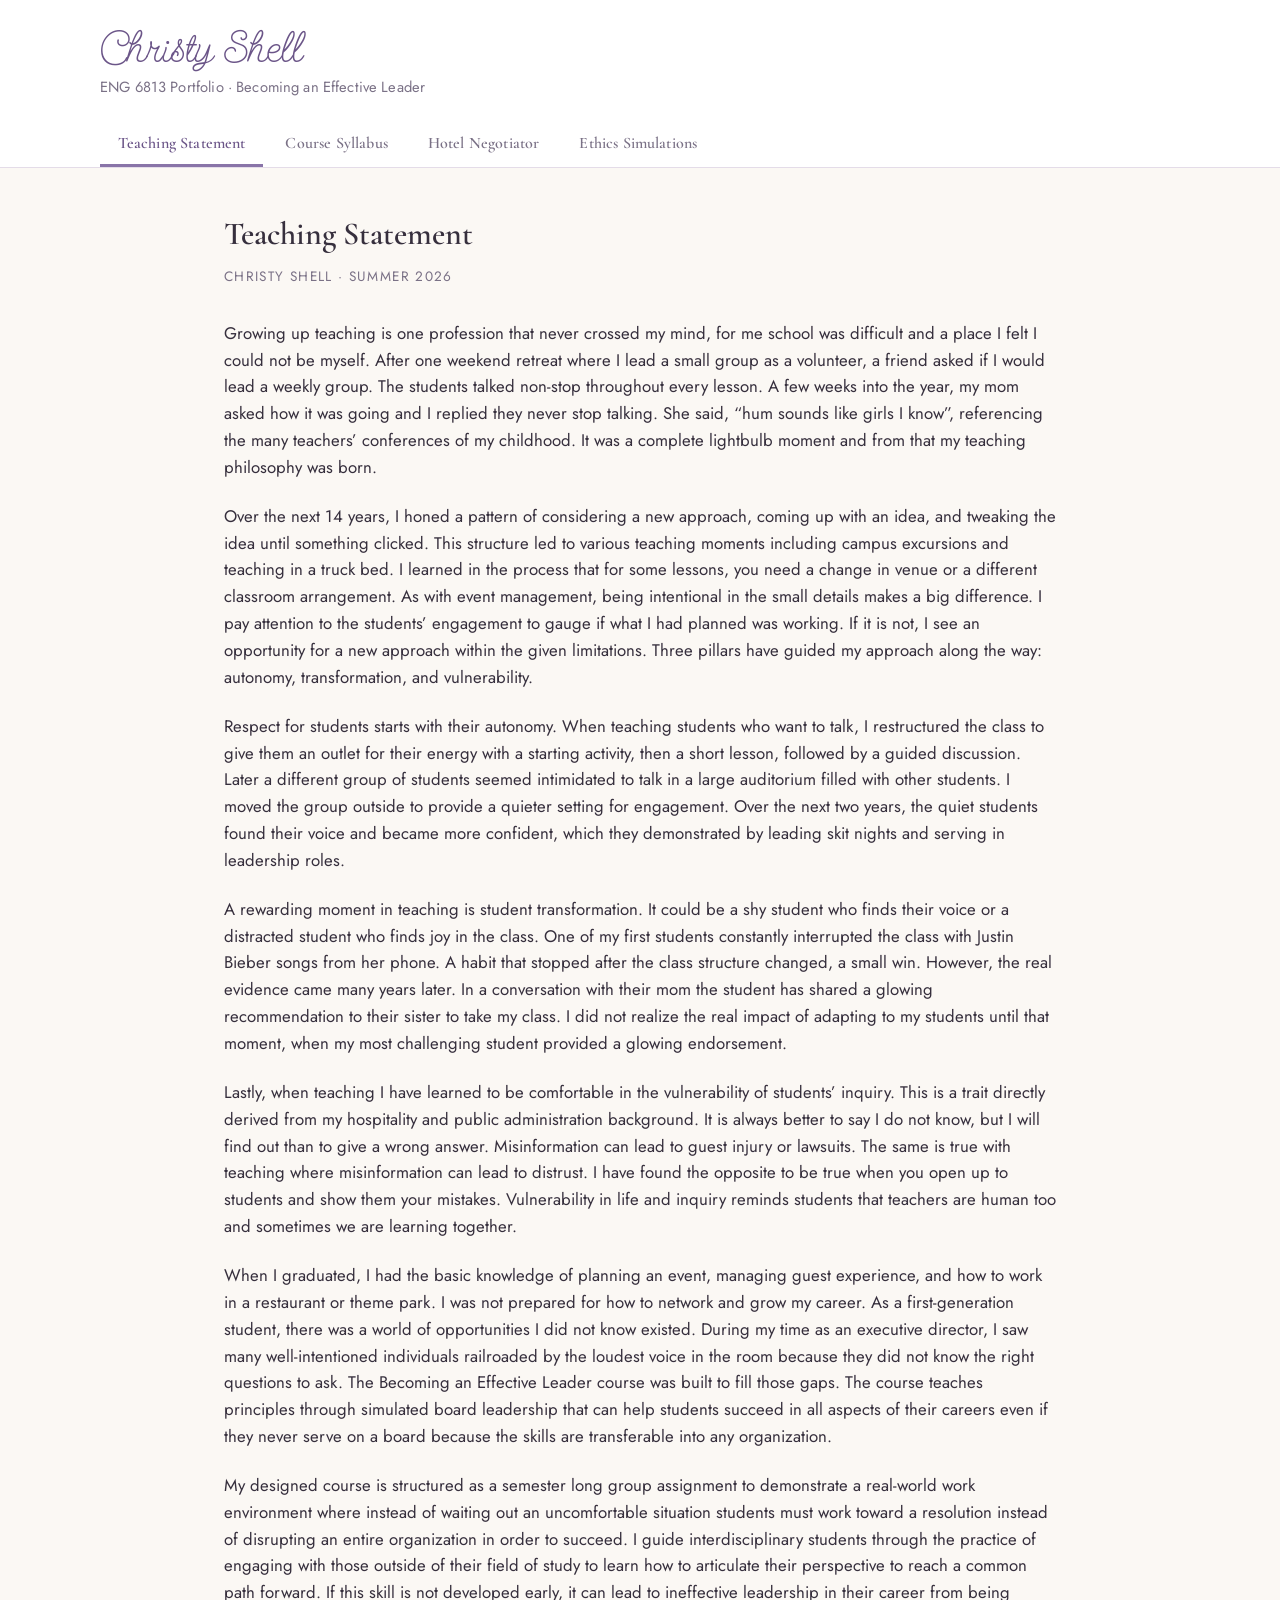
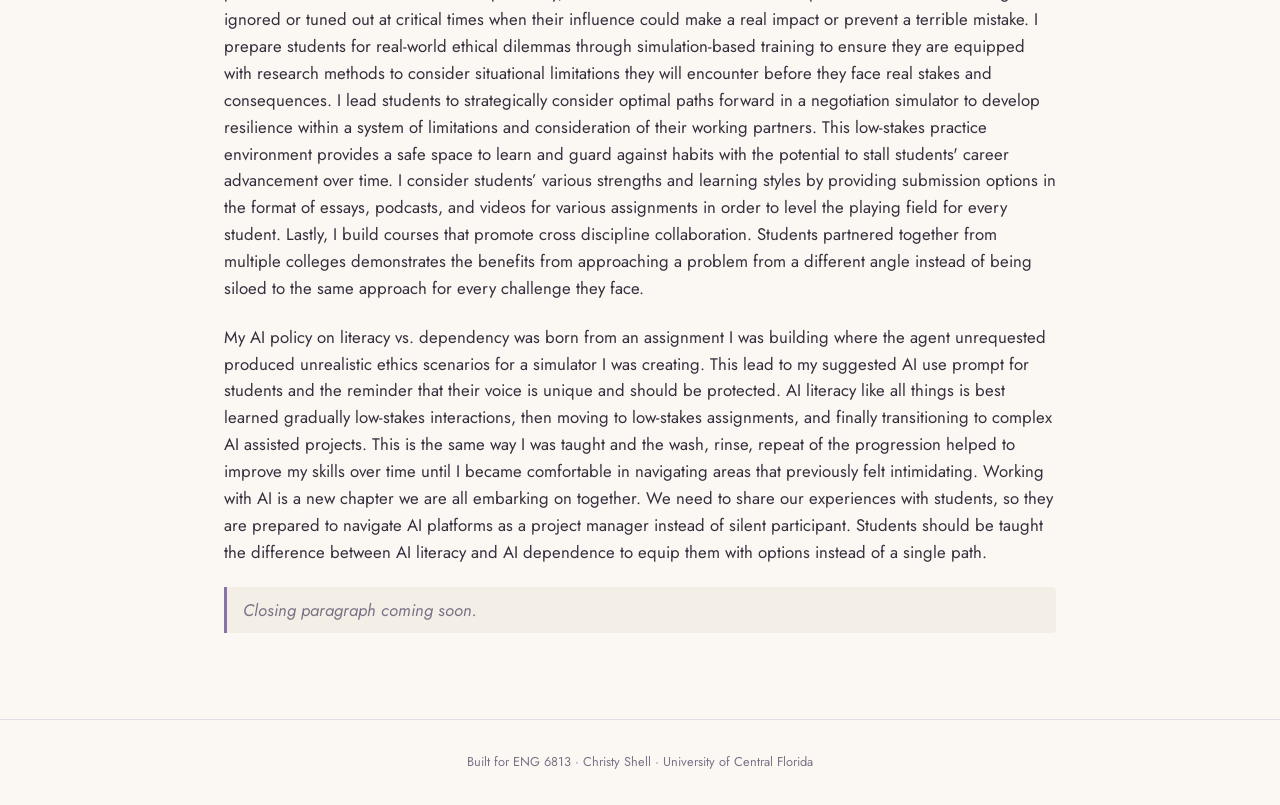
==== index.html @ 6b1e5ea0 "Build ENG 6813 portfolio site with 4-tab layout Adds a static GitHub Pages site with a shared wister" ====
<!DOCTYPE html>
<html lang="en">
<head>
<meta charset="UTF-8" />
<meta name="viewport" content="width=device-width, initial-scale=1.0" />
<title>Christy Shell | ENG 6813 Portfolio</title>
<meta name="description" content="Christy Shell's ENG 6813 portfolio — Teaching Statement, Course Syllabus, Hotel Contract Negotiator, and Ethics Simulations." />
<link rel="stylesheet" href="assets/css/style.css" />
</head>
<body>

<header class="site-header">
  <div class="inner">
    <h1 class="site-title">Christy Shell</h1>
    <p class="site-tagline">ENG 6813 Portfolio &middot; Becoming an Effective Leader</p>
    <nav>
      <ul class="tab-nav" role="tablist">
        <li><button type="button" data-tab="teaching-statement" role="tab">Teaching Statement</button></li>
        <li><button type="button" data-tab="syllabus" role="tab">Course Syllabus</button></li>
        <li><button type="button" data-tab="hotel-negotiator" role="tab">Hotel Negotiator</button></li>
        <li><button type="button" data-tab="ethics-simulator" role="tab">Ethics Simulations</button></li>
      </ul>
    </nav>
  </div>
</header>

<main>

  <!-- ══════════ TEACHING STATEMENT ══════════ -->
  <section id="teaching-statement" class="tab-panel">
    <div class="tab-panel-inner prose">
      <h1>Teaching Statement</h1>
      <p class="prose-byline">Christy Shell &middot; Summer 2026</p>

      <p>Growing up teaching is one profession that never crossed my mind, for me school was difficult and a place I felt I could not be myself. After one weekend retreat where I lead a small group as a volunteer, a friend asked if I would lead a weekly group. The students talked non-stop throughout every lesson. A few weeks into the year, my mom asked how it was going and I replied they never stop talking. She said, &ldquo;hum sounds like girls I know&rdquo;, referencing the many teachers&rsquo; conferences of my childhood. It was a complete lightbulb moment and from that my teaching philosophy was born.</p>

      <p>Over the next 14 years, I honed a pattern of considering a new approach, coming up with an idea, and tweaking the idea until something clicked. This structure led to various teaching moments including campus excursions and teaching in a truck bed. I learned in the process that for some lessons, you need a change in venue or a different classroom arrangement. As with event management, being intentional in the small details makes a big difference. I pay attention to the students&rsquo; engagement to gauge if what I had planned was working. If it is not, I see an opportunity for a new approach within the given limitations. Three pillars have guided my approach along the way: autonomy, transformation, and vulnerability.</p>

      <p>Respect for students starts with their autonomy. When teaching students who want to talk, I restructured the class to give them an outlet for their energy with a starting activity, then a short lesson, followed by a guided discussion. Later a different group of students seemed intimidated to talk in a large auditorium filled with other students. I moved the group outside to provide a quieter setting for engagement. Over the next two years, the quiet students found their voice and became more confident, which they demonstrated by leading skit nights and serving in leadership roles.</p>

      <p>A rewarding moment in teaching is student transformation. It could be a shy student who finds their voice or a distracted student who finds joy in the class. One of my first students constantly interrupted the class with Justin Bieber songs from her phone. A habit that stopped after the class structure changed, a small win. However, the real evidence came many years later. In a conversation with their mom the student has shared a glowing recommendation to their sister to take my class. I did not realize the real impact of adapting to my students until that moment, when my most challenging student provided a glowing endorsement.</p>

      <p>Lastly, when teaching I have learned to be comfortable in the vulnerability of students&rsquo; inquiry. This is a trait directly derived from my hospitality and public administration background. It is always better to say I do not know, but I will find out than to give a wrong answer. Misinformation can lead to guest injury or lawsuits. The same is true with teaching where misinformation can lead to distrust. I have found the opposite to be true when you open up to students and show them your mistakes. Vulnerability in life and inquiry reminds students that teachers are human too and sometimes we are learning together.</p>

      <p>When I graduated, I had the basic knowledge of planning an event, managing guest experience, and how to work in a restaurant or theme park. I was not prepared for how to network and grow my career. As a first-generation student, there was a world of opportunities I did not know existed. During my time as an executive director, I saw many well-intentioned individuals railroaded by the loudest voice in the room because they did not know the right questions to ask. The Becoming an Effective Leader course was built to fill those gaps. The course teaches principles through simulated board leadership that can help students succeed in all aspects of their careers even if they never serve on a board because the skills are transferable into any organization.</p>

      <p>My designed course is structured as a semester long group assignment to demonstrate a real-world work environment where instead of waiting out an uncomfortable situation students must work toward a resolution instead of disrupting an entire organization in order to succeed. I guide interdisciplinary students through the practice of engaging with those outside of their field of study to learn how to articulate their perspective to reach a common path forward. If this skill is not developed early, it can lead to ineffective leadership in their career from being ignored or tuned out at critical times when their influence could make a real impact or prevent a terrible mistake. I prepare students for real-world ethical dilemmas through simulation-based training to ensure they are equipped with research methods to consider situational limitations they will encounter before they face real stakes and consequences. I lead students to strategically consider optimal paths forward in a negotiation simulator to develop resilience within a system of limitations and consideration of their working partners. This low-stakes practice environment provides a safe space to learn and guard against habits with the potential to stall students' career advancement over time. I consider students&rsquo; various strengths and learning styles by providing submission options in the format of essays, podcasts, and videos for various assignments in order to level the playing field for every student. Lastly, I build courses that promote cross discipline collaboration. Students partnered together from multiple colleges demonstrates the benefits from approaching a problem from a different angle instead of being siloed to the same approach for every challenge they face.</p>

      <p>My AI policy on literacy vs. dependency was born from an assignment I was building where the agent unrequested produced unrealistic ethics scenarios for a simulator I was creating. This lead to my suggested AI use prompt for students and the reminder that their voice is unique and should be protected. AI literacy like all things is best learned gradually low-stakes interactions, then moving to low-stakes assignments, and finally transitioning to complex AI assisted projects. This is the same way I was taught and the wash, rinse, repeat of the progression helped to improve my skills over time until I became comfortable in navigating areas that previously felt intimidating. Working with AI is a new chapter we are all embarking on together. We need to share our experiences with students, so they are prepared to navigate AI platforms as a project manager instead of silent participant. Students should be taught the difference between AI literacy and AI dependence to equip them with options instead of a single path.</p>

      <p class="coming-soon">Closing paragraph coming soon.</p>
    </div>
  </section>

  <!-- ══════════ COURSE SYLLABUS ══════════ -->
  <section id="syllabus" class="tab-panel">
    <div class="tab-panel-inner wide syllabus">
      <h1>LDR 4077: Becoming an Effective Leader</h1>
      <p class="syllabus-sub">Learning How to Lead Your Professional Association &middot; University of Central Florida &middot; Instructor: Christy Shell</p>

      <section>
        <h2>Course Information</h2>
        <ul>
          <li><strong>Semester:</strong> Spring 2027 (15 weeks)</li>
          <li><strong>Credit Hours:</strong> 3</li>
          <li><strong>Meeting Pattern:</strong> Tuesdays &amp; Thursdays, 10:30&ndash;11:45 AM (75 minutes)</li>
          <li><strong>Proposed Institutional Home:</strong> CCIE, Leadership Studies Minor (Collaboration or Politics Elective)</li>
          <li><strong>Office Hours:</strong> Monday&ndash;Thursday, 3:00&ndash;4:00 pm (virtual / in person)</li>
        </ul>
      </section>

      <section>
        <h2>Course Description</h2>
        <p>Professional associations are a critical source of career growth. In your journey you may serve on a professional association or corporate board of directors. Most new board members spend a year or two sidelined while they learn how boards work and defer their decision authority to staff or other members.</p>
        <p>Becoming an Effective Leader is a simulation-based course on professional association leadership. Over the semester, you will campaign for and become an elected board member, manage an organizational budget, build a legislative agenda, and create an event plan, including negotiating a hotel contract. Your final assignment brings everything you have built together into one team website, applying the AI literacy you have built throughout the course. The course includes two opportunities for you to engage in real-world experiences through attending a professional networking event and observing a real legislative committee meeting. Leadership is not bestowed upon you; it is demonstrated and earned.</p>
        <p>This course focuses on networking, cross-disciplinary collaboration, and building your own style of leadership skills. Every field has a professional organization; this is your opportunity to learn how to navigate the steps to becoming a critical thinker, an expert researcher, and a strong advocate for your organization and yourself. Your voice matters and this course will prepare you to ask the right questions, so you are not just another board member but a leader from day one.</p>
      </section>

      <section>
        <h2>Course Objectives</h2>
        <p>By the end of this course, students will be able to:</p>
        <ul>
          <li>Devise and implement an effective campaign strategy</li>
          <li>Produce a seamless event strategy</li>
          <li>Develop and prioritize a persuasive legislative agenda</li>
          <li>Articulate and organize communication strategies to engage a wide range of individuals</li>
          <li>Ethically weigh organizational and individual priorities to determine a mutually successful approach</li>
          <li>Collaborate effectively within a team to reach consensus and produce a shared group deliverable</li>
          <li>Critically evaluate AI tools to determine the appropriate and ethical use in a professional setting</li>
        </ul>
      </section>

      <section>
        <h2>Required Course Materials</h2>
        <ul>
          <li><strong>Book:</strong> <em>The Little Book of Boards</em> (2nd ed.), Erik Hanberg</li>
          <li><strong>Technology:</strong> Highly recommended &mdash; subscription to Claude Pro ($20/month)</li>
          <li><strong>Additional Assigned Readings:</strong> Provided in Webcourses@UCF each week (full list at the end of this syllabus)</li>
        </ul>
      </section>

      <section>
        <h2>AI Use Policy</h2>
        <p>Our goal for using AI should lean towards AI literacy in lieu of AI dependency. This course will help you develop skills to lead in your professional life: negotiation, governance, advocacy, and persuasion. You may not get everything right the first time; that is part of the learning experience and what it means to be human. When using AI, you should consider: is this helping to elevate or replacing my voice? Throughout your career you will use AI, but how you use it will ultimately be up to you.</p>
        <p>When using AI to complete your assignments, the following prompt is recommended:</p>
        <p class="policy-quote">&ldquo;You are a writing tutor, do not write the content for my essay, help me process the steps of each assignment but never generate content. Once the assignment is complete, check my final draft for any missing requirements or errors.&rdquo;</p>
        <p>When using AI, keep in mind:</p>
        <ul>
          <li>Verify the information presented from known sources</li>
          <li>Only include material that is available to the general public online without a paywall or password (copyright consideration)</li>
          <li>All content provided on an AI platform was generated originally by human authorship &mdash; you are building on the work of others</li>
        </ul>
        <h3>AI Disclaimer</h3>
        <p>When submitting an assignment with AI assistance, include a brief disclaimer describing the platform and nature of use, maximum 50 words. If AI was used in a routine, ordinary manner (e.g., basic search, grammar check, writing tutor as outlined above), a disclaimer is not required. If AI shaped the structure, content, or output of your graded work, that counts as substantive use and requires a disclaimer. For example: &ldquo;Claude Code was used to curate content, build and test my website&rdquo; needs a disclaimer, vs. &ldquo;Claude was used as a search engine&rdquo; which does not.</p>
      </section>

      <section>
        <h2>End-of-Semester Reflection</h2>
        <p>At the conclusion of the semester, you will provide a reflection covering how you found AI helpful for this course, downfalls you experienced, and advice you would give a student taking this course next semester regarding how they should use AI. Your submissions may be used in future courses as guidance for the next group of learners.</p>
      </section>

      <section>
        <h2>Assignments Overview</h2>

        <h3>Attendance &amp; In-Class Participation (60 points)</h3>
        <ul>
          <li>Class Attendance (30 pts)</li>
          <li>Class Engagement and Group Participation (30 pts)</li>
        </ul>

        <h3>Individual Assignments (30 points &mdash; 5 pts each, submit online by 8am before class)</h3>
        <ul>
          <li>Campaign Presentation Outline &mdash; January 26</li>
          <li>Organizational Budget Draft &mdash; February 4</li>
          <li>Event Agenda Draft &mdash; February 11</li>
          <li>Contract Negotiator Simulation Results &mdash; February 18</li>
          <li>Legislative Priorities Draft &mdash; March 25</li>
          <li>Ethics Simulation Results &mdash; April 8</li>
        </ul>

        <h3>Individual Reflection: Professional Association Event (20 pts, Due March 4)</h3>
        <p>Attend an event for a professional organization of your choice. Organizational meetings may not align with the assignment week, so make sure to plan ahead. At the meeting, your goal is to engage with peers within your field and observe how an organization operates. Submit a 500-word reflection about your experience (text, audio, or video submissions accepted).</p>

        <h3>Individual Reflection: Legislative Committee Meeting (20 pts, Due April 1)</h3>
        <p>Attend or watch a committee meeting for the legislative body of your choice (federal or state). Committee meetings of interest to you may not align with the assignment week, so make sure to plan ahead. During the meeting, your goal is to observe the flow of the meeting, how legislators interact with each other and those presenting, and which bills move forward. Submit a 500-word reflection about your experience (text, audio, or video submissions accepted).</p>

        <h3>Signature Assignment: &ldquo;Into Practice &mdash; Put Your Skills to Work&rdquo;</h3>
        <p>To complete this assignment, your group will produce: Organizational Website, Group Presentation, Peer Evaluations, and Individual Assessment Essay. Project summary sections are distributed by elected role:</p>
        <ul>
          <li>About the organization &mdash; President</li>
          <li>Organization Budget &mdash; Vice President</li>
          <li>Event Strategy &mdash; Event Chair</li>
          <li>Legislative Advocacy Strategy &mdash; Legislative Chair</li>
          <li>Cohesive Messaging &mdash; Communications Chair</li>
        </ul>

        <p><strong>Organizational Website</strong> (25 pts / 50% of this assignment, Due April 29)<br>
        <em>In lieu of a website, your team may present a PowerPoint or video following the same rubrics.</em></p>
        <ul>
          <li>Organization Description (5 pts)</li>
          <li>Organization Budget (5 pts)</li>
          <li>Event Strategy (5 pts)</li>
          <li>Legislative Advocacy Strategy (5 pts)</li>
          <li>Cohesive Voice (5 pts)</li>
        </ul>

        <p><strong>Group Presentation</strong> (25 pts / 35% of this assignment, Due April 29)</p>
        <ul>
          <li>Concepts, terminology, and overall structure clearly presented and invites audience engagement (5 pts)</li>
          <li>Organization&rsquo;s event goals clearly presented (5 pts)</li>
          <li>Organization&rsquo;s legislative call to action clearly presented (5 pts)</li>
          <li>Presenters are engaged with the audience (5 pts)</li>
          <li>Audience questions are answered concisely and consistent with the presentation (5 pts)</li>
        </ul>

        <p><strong>Peer Evaluations</strong> (5 pts / 5% of this assignment, Due April 22) &mdash; Survey submitted via Webcourses@UCF for each member of your group project.</p>

        <p><strong>Individual Assessment Essay</strong> (10 pts / 10% of this assignment, Due May 1)<br>
        <em>In lieu of essay, assignment may be submitted as a podcast either on your own or with an interviewer asking the questions addressed in the essay description.</em><br>
        Short essay (750 words) outlining: an honest evaluation of your participation throughout the project; a response to the peer evaluation you received and why you agree or disagree with the reviews; your facilitation experience for your assigned role; and the challenges and successes you faced in deciding what should be included in the final project for your elected role.</p>

        <p><em>AI is encouraged for building your website, creating slides, or video editing for this assignment.</em></p>
      </section>

      <section>
        <h2>Course Grading Structure</h2>
        <table>
          <caption>How your final grade is configured</caption>
          <thead><tr><th>Component</th><th>Weight</th></tr></thead>
          <tbody>
            <tr><td data-label="Component">Attendance &amp; Class Engagement</td><td data-label="Weight">15%</td></tr>
            <tr><td data-label="Component">Individual Assignments</td><td data-label="Weight">20%</td></tr>
            <tr><td data-label="Component">Professional Association Event Reflection</td><td data-label="Weight">15%</td></tr>
            <tr><td data-label="Component">Legislative Committee Meeting Reflection</td><td data-label="Weight">15%</td></tr>
            <tr><td data-label="Component">Signature Assignment (Into Practice)</td><td data-label="Weight">35%</td></tr>
            <tr><td data-label="Component"><strong>Total</strong></td><td data-label="Weight"><strong>100%</strong></td></tr>
          </tbody>
        </table>
      </section>

      <section>
        <h2>Late Policy</h2>
        <p>A 4-day, no-penalty grace period is provided for the Professional Association and Legislative Committee Reflections ONLY. Due to the nature of the course structure, assignments for class discussion are not accepted after the 8:00 am deadline. The Signature Assignment is in lieu of a final exam and therefore unable to be accepted past the stated deadlines. If you have an unforeseen emergency during the semester, please reach out as soon as possible so we can discuss reasonable accommodations.</p>
      </section>

      <section>
        <h2>Grading Scale (UCF Standard)</h2>
        <table class="grading-table">
          <thead><tr><th>Letter</th><th>Range</th></tr></thead>
          <tbody>
            <tr><td data-label="Letter">A</td><td data-label="Range">93&ndash;100</td></tr>
            <tr><td data-label="Letter">A-</td><td data-label="Range">90&ndash;92</td></tr>
            <tr><td data-label="Letter">B+</td><td data-label="Range">87&ndash;89</td></tr>
            <tr><td data-label="Letter">B</td><td data-label="Range">83&ndash;86</td></tr>
            <tr><td data-label="Letter">B-</td><td data-label="Range">80&ndash;82</td></tr>
            <tr><td data-label="Letter">C+</td><td data-label="Range">77&ndash;79</td></tr>
            <tr><td data-label="Letter">C</td><td data-label="Range">73&ndash;76</td></tr>
            <tr><td data-label="Letter">C-</td><td data-label="Range">70&ndash;72</td></tr>
            <tr><td data-label="Letter">D+</td><td data-label="Range">67&ndash;69</td></tr>
            <tr><td data-label="Letter">D</td><td data-label="Range">63&ndash;66</td></tr>
            <tr><td data-label="Letter">D-</td><td data-label="Range">60&ndash;62</td></tr>
            <tr><td data-label="Letter">F</td><td data-label="Range">&lt;60</td></tr>
          </tbody>
        </table>
      </section>

      <section>
        <h2>Course Schedule &mdash; Spring 2027</h2>
        <p>Readings are due on Tuesdays; Individual Assignments are due Thursdays by 8:00 am (exceptions: Weeks 1, 2, 3, &amp; 7).</p>
        <table>
          <thead><tr><th>Wk</th><th>Date</th><th>Topic</th><th>Reading / Assignment Due</th></tr></thead>
          <tbody>
            <tr><td class="week-col" data-label="Wk">1</td><td data-label="Date">Tue 1/12</td><td data-label="Topic">Introduction: Course Expectations (Instructor and Student)</td><td data-label="Reading / Assignment Due">&mdash;</td></tr>
            <tr><td class="week-col" data-label="Wk">1</td><td data-label="Date">Thu 1/14</td><td data-label="Topic">Introduction: Professional Organization Structure and Networking Fundamentals</td><td data-label="Reading / Assignment Due">The Little Book of Boards, Part One &mdash; How to Be a Board Member</td></tr>

            <tr><td class="week-col" data-label="Wk">2</td><td data-label="Date">Tue 1/19</td><td data-label="Topic">Marketing: How to Build a Campaign</td><td data-label="Reading / Assignment Due">NPR, How to Run for Office; WUCF, Campaign Strategy Video</td></tr>
            <tr><td class="week-col" data-label="Wk">2</td><td data-label="Date">Thu 1/21</td><td data-label="Topic">Marketing: How to Promote Your Message</td><td data-label="Reading / Assignment Due">Special Events, Ch.10 Advertising, PR, Promotions, and Sponsorship; Little Book of Boards, Part Three: Board Leadership</td></tr>

            <tr><td class="week-col" data-label="Wk">3</td><td data-label="Date">Tue 1/26</td><td data-label="Topic">Elections: Student Presentations</td><td data-label="Reading / Assignment Due">Robert&rsquo;s Rules, Ch.1 &sect;2 Rules of an Assembly &mdash; <strong>Due:</strong> Campaign Presentation Outline</td></tr>
            <tr><td class="week-col" data-label="Wk">3</td><td data-label="Date">Thu 1/28</td><td data-label="Topic">Elections: Student Presentations Conclude and Office Voting</td><td data-label="Reading / Assignment Due">Robert&rsquo;s Rules, Ch.11 &sect;40 Quorum and Ch.14 &sect;46 Nominations and Elections</td></tr>

            <tr><td class="week-col" data-label="Wk">4</td><td data-label="Date">Tue 2/2</td><td data-label="Topic">Organizational Budgets (Groups Announced)</td><td data-label="Reading / Assignment Due">Nonprofit Management 101, Ch.13 Nonprofit Financial Management; Robert&rsquo;s Rules, Ch.13 &sect;44 Voting</td></tr>
            <tr><td class="week-col" data-label="Wk">4</td><td data-label="Date">Thu 2/4</td><td data-label="Topic">Organizational Structure and Budgets: Group Discussions (President and VP)</td><td data-label="Reading / Assignment Due"><strong>Due:</strong> Organizational Budget Draft</td></tr>

            <tr><td class="week-col" data-label="Wk">5</td><td data-label="Date">Tue 2/9</td><td data-label="Topic">Building an Event Agenda and Recruiting Speakers</td><td data-label="Reading / Assignment Due">The Art of Gathering, Ch.1 Decide Why You&rsquo;re Really Gathering; Special Events, Ch.3 Developing and Implementing the Event Plan</td></tr>
            <tr><td class="week-col" data-label="Wk">5</td><td data-label="Date">Thu 2/11</td><td data-label="Topic">Event Agenda: Group Discussions (Events Chair)</td><td data-label="Reading / Assignment Due"><strong>Due:</strong> Event Agenda Draft</td></tr>

            <tr><td class="week-col" data-label="Wk">6</td><td data-label="Date">Tue 2/16</td><td data-label="Topic">Hotel Contracts</td><td data-label="Reading / Assignment Due">Special Events, Ch.7 Managing Vendor Contracts; Convention Industry Council, Ch.21 Reservations and Housing</td></tr>
            <tr><td class="week-col" data-label="Wk">6</td><td data-label="Date">Thu 2/18</td><td data-label="Topic">Hotel Contracts: Group Discussions (Events Chair)</td><td data-label="Reading / Assignment Due"><strong>Due:</strong> Contract Negotiator Simulation Results</td></tr>

            <tr><td class="week-col" data-label="Wk">7</td><td data-label="Date">Tue 2/23</td><td data-label="Topic">Logistics Management: Pre-Event</td><td data-label="Reading / Assignment Due">Convention Industry Council Manual, Ch.18 Pre-Convention Briefing; Ch.20 Specifications Guidebook</td></tr>
            <tr><td class="week-col" data-label="Wk">7</td><td data-label="Date">Thu 2/25</td><td data-label="Topic">Logistics Management: On-Site</td><td data-label="Reading / Assignment Due">Special Events, Ch.8 On-site Management</td></tr>

            <tr><td class="week-col" data-label="Wk">8</td><td data-label="Date">Tue 3/2</td><td data-label="Topic">Guest Speaker: Event Management</td><td data-label="Reading / Assignment Due">&mdash;</td></tr>
            <tr><td class="week-col" data-label="Wk">8</td><td data-label="Date">Thu 3/4</td><td data-label="Topic">Out of Class Experience: Event Networking</td><td data-label="Reading / Assignment Due"><strong>Due:</strong> Professional Association Event Reflection</td></tr>

            <tr><td class="week-col" data-label="Wk">9</td><td data-label="Date">Tue 3/9</td><td data-label="Topic">Legislative Advocacy Introduction</td><td data-label="Reading / Assignment Due">FL Senate, How an Idea Becomes a Law (PDF flowchart); Schoolhouse Rock, I&rsquo;m Just a Bill</td></tr>
            <tr><td class="week-col" data-label="Wk">9</td><td data-label="Date">Thu 3/11</td><td data-label="Topic">Legislative Representation: Group Discussion (Legislative Chair)</td><td data-label="Reading / Assignment Due">&mdash;</td></tr>

            <tr><td class="week-col" data-label="Wk">&mdash;</td><td data-label="Date">Tue 3/16 &amp; Thu 3/18</td><td data-label="Topic" colspan="2"><strong>SPRING BREAK &mdash; No Class</strong></td></tr>

            <tr><td class="week-col" data-label="Wk">10</td><td data-label="Date">Tue 3/23</td><td data-label="Topic">Building Legislative Priorities</td><td data-label="Reading / Assignment Due">Nonprofit Management 101, Ch.12 Nonprofit Advocacy and Lobbying</td></tr>
            <tr><td class="week-col" data-label="Wk">10</td><td data-label="Date">Thu 3/25</td><td data-label="Topic">Legislative Priorities: Group Discussion (Legislative Chair)</td><td data-label="Reading / Assignment Due"><strong>Due:</strong> Legislative Priorities Draft</td></tr>

            <tr><td class="week-col" data-label="Wk">11</td><td data-label="Date">Tue 3/30</td><td data-label="Topic">Making Your Moment Count: How to Make a Persuasive Pitch</td><td data-label="Reading / Assignment Due">Crucial Conversations, Ch.13 Putting It All Together</td></tr>
            <tr><td class="week-col" data-label="Wk">11</td><td data-label="Date">Thu 4/1</td><td data-label="Topic">Out of Class Experience: Legislative Committee Meeting</td><td data-label="Reading / Assignment Due"><strong>Due:</strong> Legislative Committee Meeting Reflection</td></tr>

            <tr><td class="week-col" data-label="Wk">12</td><td data-label="Date">Tue 4/6</td><td data-label="Topic">Organizational Ethics</td><td data-label="Reading / Assignment Due">Getting to Yes, Ch.4 Invent Options for Mutual Gain; Special Events, Ch.13 Morality, Law, and Ethics in Event Management; FL Commission on Ethics Guide; FL Sunshine Law &sect;286.011; Codes of Ethics: AMA, ASAE, IEEE, PCMA</td></tr>
            <tr><td class="week-col" data-label="Wk">12</td><td data-label="Date">Thu 4/8</td><td data-label="Topic">Organizational Ethics: Group Discussions (Peer Groups &mdash; Presidents, VPs, Chairs)</td><td data-label="Reading / Assignment Due"><strong>Due:</strong> Ethics Simulation Results</td></tr>

            <tr><td class="week-col" data-label="Wk">13</td><td data-label="Date">Tue 4/13</td><td data-label="Topic">Marketing Strategies</td><td data-label="Reading / Assignment Due">ASAE, Communication Strategy Essential to Success of Membership Restructure; Convention Industry Council, Ch.29 Marketing, Promotion, and Publicity</td></tr>
            <tr><td class="week-col" data-label="Wk">13</td><td data-label="Date">Thu 4/15</td><td data-label="Topic">Marketing: Group Discussions (Communications Chair)</td><td data-label="Reading / Assignment Due">&mdash;</td></tr>

            <tr><td class="week-col" data-label="Wk">14</td><td data-label="Date">Tue 4/20</td><td data-label="Topic">Guest Speaker: Legislative Advocacy and Getting Around the Capitol</td><td data-label="Reading / Assignment Due">Activity: Interactive Capitol Visit (non-graded)</td></tr>
            <tr><td class="week-col" data-label="Wk">14</td><td data-label="Date">Thu 4/22</td><td data-label="Topic">Final Assignment: Group Discussions (President)</td><td data-label="Reading / Assignment Due"><strong>Due:</strong> Peer Evaluations (group project)</td></tr>

            <tr><td class="week-col" data-label="Wk">15</td><td data-label="Date">Thu 4/29</td><td data-label="Topic">FINAL: Into Practice &mdash; Group Presentations</td><td data-label="Reading / Assignment Due"><strong>Due:</strong> Group Project; Individual Assessment (May 1)</td></tr>
          </tbody>
        </table>
      </section>

      <section>
        <h2>Additional Assigned Reading Material</h2>
        <p>The readings below appear in Webcourses@UCF each week. Some publications appear multiple times for different chapters. Links to material currently available through UCF Libraries are provided. Prior to presenting this syllabus to a committee, material marked with ** would be updated to current editions; assignments without links would need to be sourced with the library prior to teaching this course.</p>
        <details>
          <summary>Show full reading list &amp; citations</summary>

          <h3>Week 1</h3>
          <p>Hanberg, E. (2026). How to be a board member. <em>The little book of boards: A board member&rsquo;s handbook for small (and very small) nonprofits</em> (2nd ed.). Harriman House.</p>

          <h3>Week 2</h3>
          <p>Parks, M., &amp; Weiner, C. (2019, October 15). How to run for office. <em>NPR</em>. <a href="https://www.npr.org/2019/10/15/770332855/how-to-run-for-office" target="_blank" rel="noopener">npr.org/2019/10/15/770332855</a></p>
          <p>WUCF PBS. (n.d.). Campaign strategy [Video]. PBS LearningMedia. <a href="https://florida.pbslearningmedia.org/resource/0d11fd81-20ba-4dc5-b328-870fe289c148/0d11fd81-20ba-4dc5-b328-870fe289c148/" target="_blank" rel="noopener">florida.pbslearningmedia.org</a></p>
          <p>**Goldblatt, J. (2002). Advertising, public relations, promotions, and sponsorship. <em>Special events: Twenty-first century global event management</em> (3rd ed). John Wiley &amp; Sons. UCF Link &mdash; UCF ARC Main, 1 copy</p>
          <p>Hanberg, E. (2026). Board leadership. <em>The little book of boards: A board member&rsquo;s handbook for small (and very small) nonprofits</em> (2nd ed.). Harriman House.</p>

          <h3>Week 3</h3>
          <p>Robert, H. M., III, Robert, S. C., Evans, W. J., Honemann, D. H., Balch, T. J., Seabold, D. E., &amp; Gerber, S. (2020). Rules of an assembly. <em>Robert&rsquo;s rules of order newly revised</em> (12th ed.). PublicAffairs.</p>
          <p>Robert, H. M., III, et al. (2020). Quorum. <em>Robert&rsquo;s rules of order newly revised</em> (12th ed.). PublicAffairs.</p>
          <p>Robert, H. M., III, et al. (2020). Nominations and elections. <em>Robert&rsquo;s rules of order newly revised</em> (12th ed.). PublicAffairs.</p>

          <h3>Week 4</h3>
          <p>**Greco, D. (2011). Nonprofit financial management. In D. R. Heyman (Ed.), <em>Nonprofit management 101: A complete and practical guide for leaders and professionals</em>. Jossey-Bass. <a href="https://ebookcentral.proquest.com/lib/ucf/detail.action?docID=706532&pq-origsite=primo" target="_blank" rel="noopener">ebookcentral.proquest.com</a></p>
          <p>Robert, H. M., III, et al. (2020). Voting. <em>Robert&rsquo;s rules of order newly revised</em> (12th ed.). PublicAffairs.</p>

          <h3>Week 5</h3>
          <p>Parker, P. (2018). Decide why you&rsquo;re really gathering. <em>The art of gathering: How we meet and why it matters</em>. Riverhead Books.</p>
          <p>**Goldblatt, J. (2002). Developing and implementing the event plan. <em>Special events: Twenty-first century global event management</em> (3rd ed.). John Wiley &amp; Sons. UCF Link &mdash; UCF ARC Main, 1 copy</p>

          <h3>Week 6</h3>
          <p>**Goldblatt, J. (2002). Managing vendor contracts. <em>Special events: Twenty-first century global event management</em> (3rd ed.). John Wiley &amp; Sons. UCF Link &mdash; UCF ARC Main, 1 copy</p>
          <p>**Krug, S. (Exec. Ed.), Chatfield-Taylor, C., &amp; Collins, M.C. (Managing Eds.). (2000). Reservations and housing. <em>The Convention Industry Council manual: A working guide for effective meetings and conventions</em> (7th ed.). Convention Industry Council. UCF Library &mdash; ARC Main, 1 copy</p>

          <h3>Week 7</h3>
          <p>**Krug, S., et al. (2000). Pre-convention briefing. <em>The Convention Industry Council manual</em> (7th ed.). Convention Industry Council. UCF Library &mdash; ARC Main, 1 copy</p>
          <p>**Krug, S., et al. (2000). Specifications guidebook. <em>The Convention Industry Council manual</em> (7th ed.). Convention Industry Council. UCF Library &mdash; ARC Main, 1 copy</p>
          <p>**Goldblatt, J. (2002). On-site management. <em>Special events: Twenty-first century global event management</em> (3rd ed.). John Wiley &amp; Sons. UCF Link &mdash; UCF ARC Main, 1 copy</p>

          <h3>Week 8</h3>
          <p>No assigned reading.</p>

          <h3>Week 9</h3>
          <p>Florida Senate. (n.d.). How an idea becomes a law. <a href="https://www.flsenate.gov/About/HowAnIdeaBecomesALaw" target="_blank" rel="noopener">flsenate.gov/About/HowAnIdeaBecomesALaw</a></p>
          <p>Schoolhouse Rock. (2014, August 18). I&rsquo;m just a bill [Video]. YouTube. <a href="https://www.youtube.com/watch?v=SZ8psP4S6BQ" target="_blank" rel="noopener">youtube.com/watch?v=SZ8psP4S6BQ</a></p>

          <h3>Week 10</h3>
          <p>**Mehta, N., Chen, N., Avner, M., &amp; Fox, J. (2011). Nonprofit advocacy and lobbying. In D. R. Heyman (Ed.), <em>Nonprofit management 101</em>. Jossey-Bass. <a href="https://ebookcentral.proquest.com/lib/ucf/detail.action?docID=706532&pq-origsite=primo" target="_blank" rel="noopener">ebookcentral.proquest.com</a></p>

          <h3>Week 11</h3>
          <p>Grenny, J., Patterson, K., McMillan, R., Switzler, A., &amp; Gregory, E. (2022). Putting it all together. <em>Crucial conversations: Tools for talking when stakes are high</em> (3rd ed.). McGraw Hill. <a href="https://www.accessengineeringlibrary.com/content/book/9781260474183?implicit-login=true" target="_blank" rel="noopener">accessengineeringlibrary.com</a></p>

          <h3>Week 12</h3>
          <p>Fisher, R., Ury, W., &amp; Patton, B. (2011). Invent options for mutual gain. <em>Getting to yes: Negotiating agreement without giving in</em> (3rd ed.). Penguin Books.</p>
          <p>**Goldblatt, J. (2002). Morality, law, and ethics in event management. <em>Special events: Twenty-first century global event management</em> (3rd ed). John Wiley &amp; Sons. UCF Link &mdash; UCF ARC Main, 1 copy</p>
          <p>Florida Commission on Ethics. (n.d.). Guide to the Sunshine Amendment and Code of Ethics for public officers and employees. <a href="https://ethics.state.fl.us/Research/EthicsLaws.aspx" target="_blank" rel="noopener">ethics.state.fl.us</a></p>
          <p>Florida Statutes &sect; 286.011 (2023). Public meetings and records; public inspection; criminal and civil penalties. <a href="https://www.leg.state.fl.us/Statutes/index.cfm?App_mode=Display_Statute&URL=0200-0299/0286/Sections/0286.011.html" target="_blank" rel="noopener">leg.state.fl.us</a></p>
          <p>American Marketing Association. (n.d.). AMA statement of ethics. <a href="https://www.ama.org/ama-statement-of-ethics/" target="_blank" rel="noopener">ama.org/ama-statement-of-ethics</a></p>
          <p>American Society of Association Executives. (n.d.). Code of conduct. <a href="https://www.asaecenter.org/about-us/policies/code-of-conduct" target="_blank" rel="noopener">asaecenter.org</a></p>
          <p>IEEE. (n.d.). IEEE code of ethics (Policy 7.8). <a href="https://www.ieee.org/about/corporate/governance/p7-8" target="_blank" rel="noopener">ieee.org</a></p>
          <p>PCMA. (n.d.). Principles of professional and ethical conduct. <a href="https://www.pcma.org/about/principles-of-professional-and-ethical-conduct/" target="_blank" rel="noopener">pcma.org</a></p>

          <h3>Week 14</h3>
          <p>O&rsquo;Connor, J. G. (2022, August 23). Communication strategy essential to success of membership restructure. <em>ASAE</em>. <a href="https://www.asaecenter.org/resources/articles/an_plus/2022/08-august/communication-strategy-essential-to-success-of-membership-restructure" target="_blank" rel="noopener">asaecenter.org</a></p>
          <p>**Krug, S., et al. (2000). Marketing, promotion, and publicity. <em>The Convention Industry Council manual</em> (7th ed.). Convention Industry Council. UCF Library &mdash; ARC Main, 1 copy</p>
        </details>
      </section>

    </div>
  </section>

  <!-- ══════════ HOTEL NEGOTIATOR ══════════ -->
  <section id="hotel-negotiator" class="tab-panel">
    <div class="tab-panel-inner full app-frame-wrap">
      <iframe class="app-frame" src="hotel-negotiator/index.html" title="Hotel Contract Negotiator Simulator" loading="lazy"></iframe>
    </div>
  </section>

  <!-- ══════════ ETHICS SIMULATIONS ══════════ -->
  <section id="ethics-simulator" class="tab-panel">
    <div class="tab-panel-inner full app-frame-wrap">
      <iframe class="app-frame" src="ethics-simulator/index.html" title="Board Leadership Ethics Scenarios" loading="lazy"></iframe>
    </div>
  </section>

</main>

<footer class="site-footer">
  Built for ENG 6813 &middot; Christy Shell &middot; University of Central Florida
</footer>

<script src="assets/js/tabs.js"></script>
</body>
</html>
---- assets/css/style.css ----
@import url('https://fonts.googleapis.com/css2?family=Send+Flowers&family=Cormorant+Garamond:wght@500;600;700&family=Jost:wght@300;400;500;600&display=swap');

:root{
  /* Spring / wisteria / gardenia palette */
  --bg:#FBF8F4;
  --bg-alt:#F3EEE6;
  --ink:#362F3D;
  --muted:#7A7186;
  --wisteria:#8974A8;
  --wisteria-deep:#6B5588;
  --sage:#6E8568;
  --dusty-rose:#A6685C;
  --line:#E4DCE8;
  --white:#FFFFFF;

  --font-script:'Send Flowers', cursive;
  --font-serif:'Cormorant Garamond', Georgia, serif;
  --font-body:'Jost', -apple-system, BlinkMacSystemFont, 'Segoe UI', sans-serif;
}

*{ box-sizing:border-box; }
html,body{ height:100%; }
body{
  margin:0;
  font-family:var(--font-body);
  background:var(--bg);
  color:var(--ink);
  -webkit-font-smoothing:antialiased;
  line-height:1.6;
}

h1,h2,h3{ font-family:var(--font-serif); font-weight:600; color:var(--ink); margin:0 0 0.5em; }
a{ color:var(--wisteria-deep); }
a:hover{ color:var(--wisteria); }

/* ── SITE HEADER ── */
.site-header{
  background:var(--white);
  border-bottom:1px solid var(--line);
  padding:1.75rem 1.5rem 0;
}
.site-header .inner{
  max-width:1080px;
  margin:0 auto;
}
.site-title{
  font-family:var(--font-script);
  font-size:2.6rem;
  font-weight:400;
  color:var(--wisteria-deep);
  margin:0;
  line-height:1;
}
.site-tagline{
  font-family:var(--font-body);
  font-size:0.92rem;
  color:var(--muted);
  margin:0.4rem 0 1.4rem;
  letter-spacing:0.01em;
}

/* ── TAB NAV ── */
.tab-nav{
  display:flex;
  gap:0.3rem;
  flex-wrap:wrap;
  list-style:none;
  margin:0;
  padding:0;
}
.tab-nav button{
  font-family:var(--font-serif);
  font-size:1rem;
  font-weight:600;
  letter-spacing:0.01em;
  background:none;
  border:none;
  border-bottom:3px solid transparent;
  color:var(--muted);
  padding:0.7rem 1.1rem;
  cursor:pointer;
  transition:color .15s, border-color .15s;
}
.tab-nav button:hover{ color:var(--wisteria-deep); }
.tab-nav button.active{
  color:var(--wisteria-deep);
  border-bottom-color:var(--wisteria);
}
.tab-nav button:focus-visible{
  outline:2px solid var(--wisteria);
  outline-offset:2px;
}

/* ── TAB PANELS ── */
.tab-panel{ display:none; }
.tab-panel.active{ display:block; }
.tab-panel-inner{
  max-width:880px;
  margin:0 auto;
  padding:2.5rem 1.5rem 4rem;
}
.tab-panel-inner.wide{ max-width:1080px; }
.tab-panel-inner.full{ max-width:none; padding:0; }

/* ── PROSE (Teaching Statement) ── */
.prose h1{ font-size:2rem; margin-bottom:0.2em; }
.prose .prose-byline{
  font-family:var(--font-body);
  color:var(--muted);
  font-size:0.85rem;
  text-transform:uppercase;
  letter-spacing:0.1em;
  margin-bottom:2rem;
}
.prose p{
  font-size:1.05rem;
  margin:0 0 1.3em;
  color:var(--ink);
}
.prose .coming-soon{
  font-style:italic;
  color:var(--muted);
  border-left:3px solid var(--wisteria);
  padding:0.6rem 0 0.6rem 1rem;
  background:var(--bg-alt);
  border-radius:0 4px 4px 0;
}

/* ── SYLLABUS ── */
.syllabus h1{ font-size:1.9rem; margin-bottom:0.1em; }
.syllabus .syllabus-sub{
  color:var(--muted);
  font-size:0.95rem;
  margin-bottom:2rem;
}
.syllabus section{ margin-bottom:2.4rem; }
.syllabus h2{
  font-size:1.35rem;
  border-bottom:2px solid var(--line);
  padding-bottom:0.4rem;
  margin-bottom:0.9rem;
}
.syllabus h3{ font-size:1.05rem; margin-bottom:0.4rem; color:var(--wisteria-deep); }
.syllabus p{ margin:0 0 1em; }
.syllabus ul{ margin:0 0 1em; padding-left:1.3em; }
.syllabus li{ margin-bottom:0.35em; }
.syllabus .policy-quote{
  background:var(--bg-alt);
  border-left:3px solid var(--wisteria);
  padding:0.9rem 1.1rem;
  border-radius:0 4px 4px 0;
  font-style:italic;
  margin:0 0 1em;
}

.syllabus table{
  width:100%;
  border-collapse:collapse;
  font-size:0.92rem;
  margin-bottom:0.5rem;
}
.syllabus table caption{
  text-align:left;
  font-family:var(--font-serif);
  font-weight:600;
  font-size:1.05rem;
  margin-bottom:0.5rem;
  color:var(--ink);
}
.syllabus th, .syllabus td{
  text-align:left;
  padding:0.55rem 0.7rem;
  border-bottom:1px solid var(--line);
  vertical-align:top;
}
.syllabus th{
  font-family:var(--font-body);
  font-weight:600;
  font-size:0.78rem;
  text-transform:uppercase;
  letter-spacing:0.06em;
  color:var(--muted);
  background:var(--bg-alt);
}
.syllabus tr:last-child td{ border-bottom:none; }
.syllabus .grading-table{ max-width:520px; }
.syllabus .week-col{ white-space:nowrap; font-weight:600; color:var(--wisteria-deep); }

@media (max-width:640px){
  .syllabus table, .syllabus thead, .syllabus tbody, .syllabus th, .syllabus td, .syllabus tr{ display:block; }
  .syllabus thead{ display:none; }
  .syllabus tr{ border-bottom:2px solid var(--line); padding:0.6rem 0; }
  .syllabus td{ border-bottom:none; padding:0.2rem 0; }
  .syllabus td::before{
    content:attr(data-label);
    display:block;
    font-size:0.7rem;
    text-transform:uppercase;
    letter-spacing:0.06em;
    color:var(--muted);
  }
}

/* ── EMBEDDED APP FRAMES (Hotel Negotiator / Ethics Simulator) ── */
.app-frame-wrap{
  padding:0;
}
.app-frame{
  display:block;
  width:100%;
  height:calc(100vh - 158px);
  min-height:600px;
  border:none;
  background:var(--white);
}

/* ── FOOTER ── */
.site-footer{
  text-align:center;
  color:var(--muted);
  font-size:0.8rem;
  padding:2rem 1rem;
  border-top:1px solid var(--line);
}

@media (max-width:640px){
  .site-title{ font-size:2.1rem; }
  .tab-nav button{ padding:0.6rem 0.8rem; font-size:0.92rem; }
  .tab-panel-inner{ padding:1.8rem 1.1rem 3rem; }
}
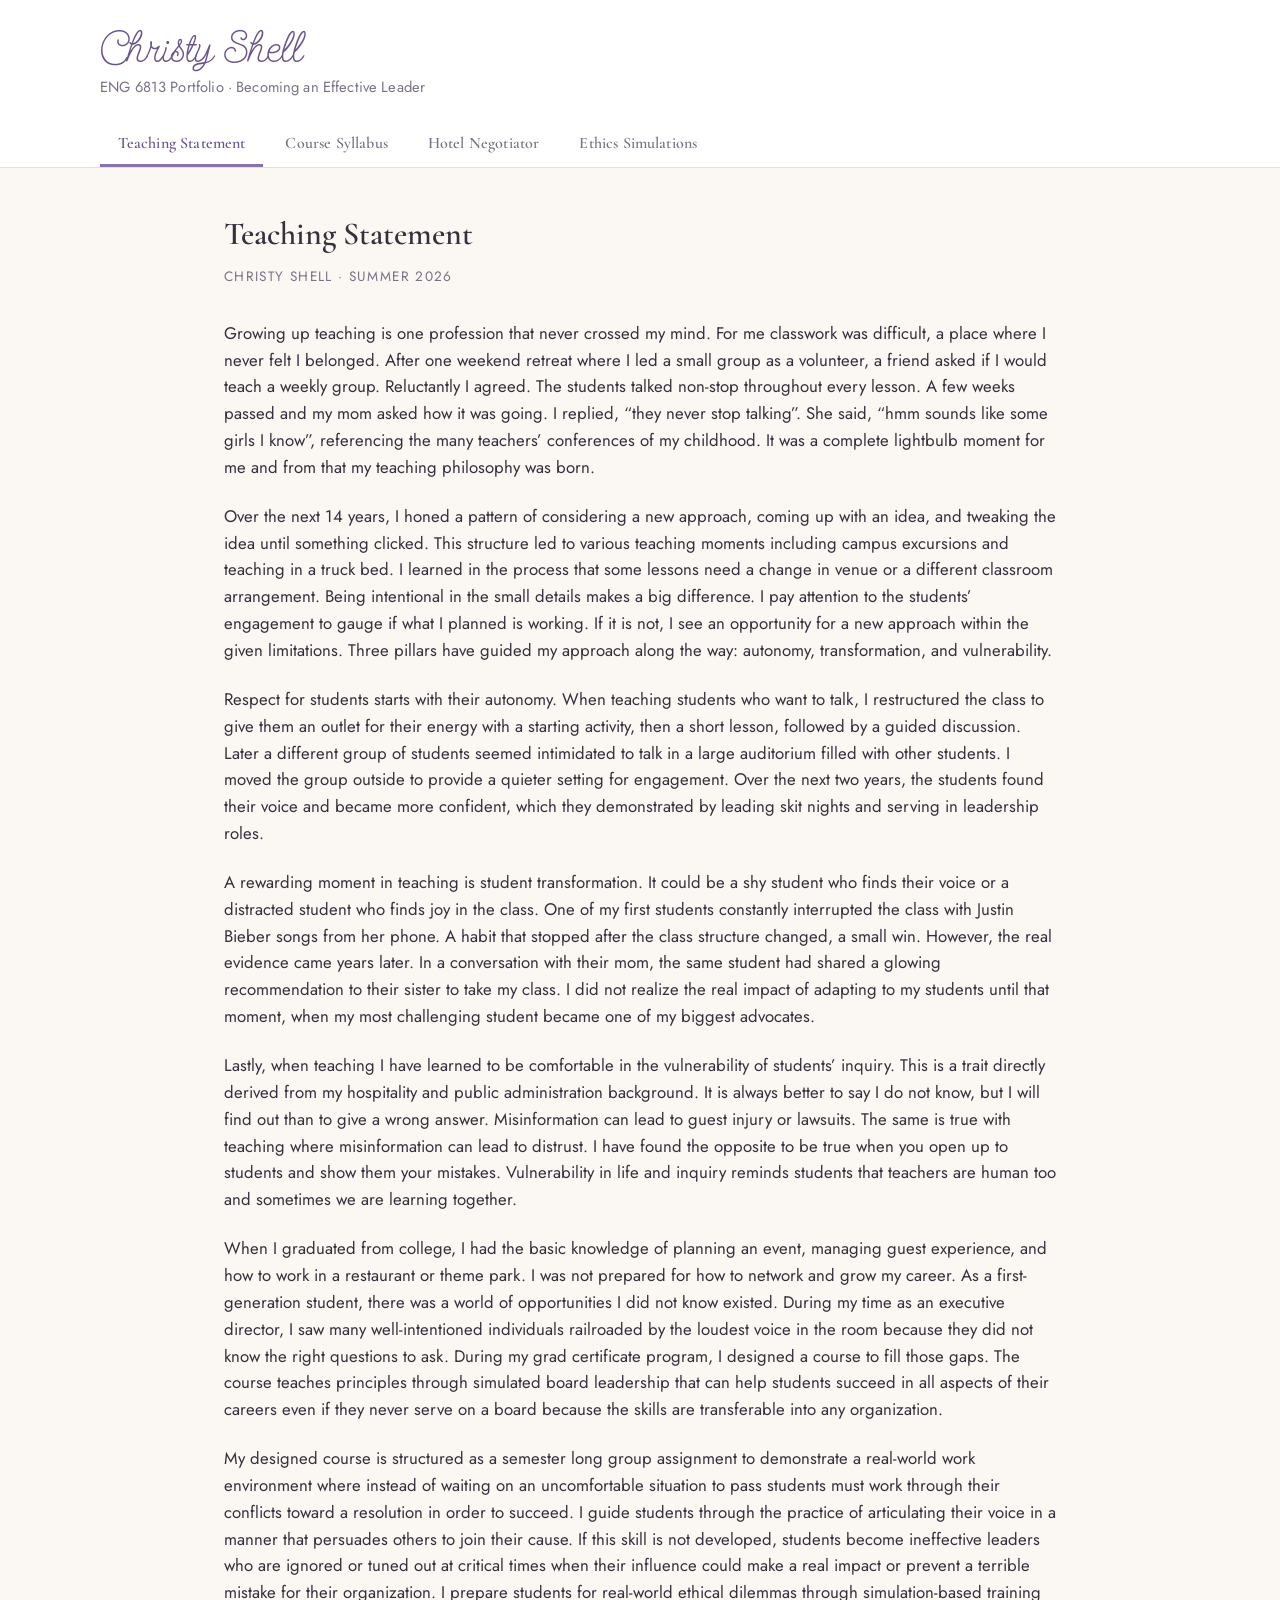
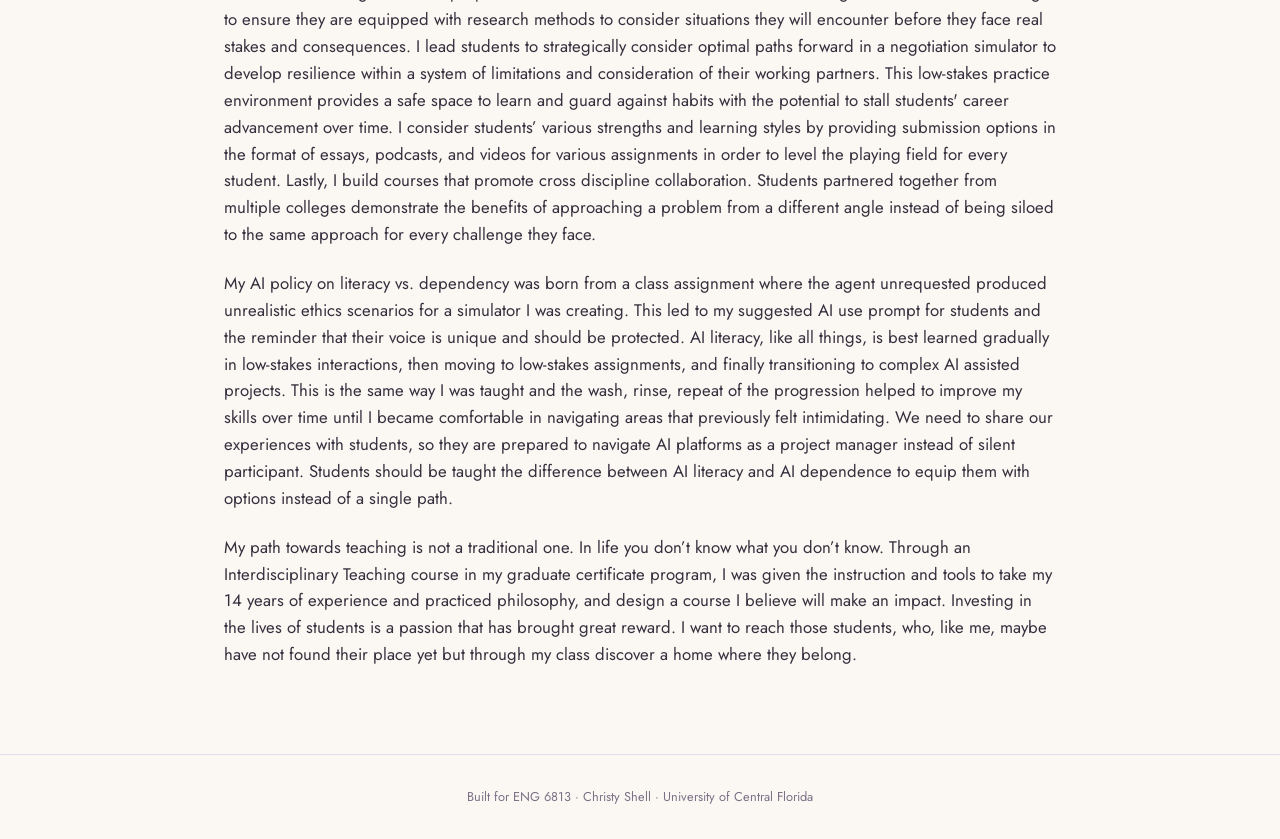
==== commit e2088011: "Replace Teaching Statement with fully revised text Swaps in the finished teaching statement, includi" ====
--- a/index.html
+++ b/index.html
@@ -32,23 +32,23 @@
       <h1>Teaching Statement</h1>
       <p class="prose-byline">Christy Shell &middot; Summer 2026</p>
 
-      <p>Growing up teaching is one profession that never crossed my mind, for me school was difficult and a place I felt I could not be myself. After one weekend retreat where I lead a small group as a volunteer, a friend asked if I would lead a weekly group. The students talked non-stop throughout every lesson. A few weeks into the year, my mom asked how it was going and I replied they never stop talking. She said, &ldquo;hum sounds like girls I know&rdquo;, referencing the many teachers&rsquo; conferences of my childhood. It was a complete lightbulb moment and from that my teaching philosophy was born.</p>
-
-      <p>Over the next 14 years, I honed a pattern of considering a new approach, coming up with an idea, and tweaking the idea until something clicked. This structure led to various teaching moments including campus excursions and teaching in a truck bed. I learned in the process that for some lessons, you need a change in venue or a different classroom arrangement. As with event management, being intentional in the small details makes a big difference. I pay attention to the students&rsquo; engagement to gauge if what I had planned was working. If it is not, I see an opportunity for a new approach within the given limitations. Three pillars have guided my approach along the way: autonomy, transformation, and vulnerability.</p>
-
-      <p>Respect for students starts with their autonomy. When teaching students who want to talk, I restructured the class to give them an outlet for their energy with a starting activity, then a short lesson, followed by a guided discussion. Later a different group of students seemed intimidated to talk in a large auditorium filled with other students. I moved the group outside to provide a quieter setting for engagement. Over the next two years, the quiet students found their voice and became more confident, which they demonstrated by leading skit nights and serving in leadership roles.</p>
-
-      <p>A rewarding moment in teaching is student transformation. It could be a shy student who finds their voice or a distracted student who finds joy in the class. One of my first students constantly interrupted the class with Justin Bieber songs from her phone. A habit that stopped after the class structure changed, a small win. However, the real evidence came many years later. In a conversation with their mom the student has shared a glowing recommendation to their sister to take my class. I did not realize the real impact of adapting to my students until that moment, when my most challenging student provided a glowing endorsement.</p>
+      <p>Growing up teaching is one profession that never crossed my mind. For me classwork was difficult, a place where I never felt I belonged. After one weekend retreat where I led a small group as a volunteer, a friend asked if I would teach a weekly group. Reluctantly I agreed. The students talked non-stop throughout every lesson. A few weeks passed and my mom asked how it was going. I replied, &ldquo;they never stop talking&rdquo;. She said, &ldquo;hmm sounds like some girls I know&rdquo;, referencing the many teachers&rsquo; conferences of my childhood. It was a complete lightbulb moment for me and from that my teaching philosophy was born.</p>
+
+      <p>Over the next 14 years, I honed a pattern of considering a new approach, coming up with an idea, and tweaking the idea until something clicked. This structure led to various teaching moments including campus excursions and teaching in a truck bed. I learned in the process that some lessons need a change in venue or a different classroom arrangement. Being intentional in the small details makes a big difference. I pay attention to the students&rsquo; engagement to gauge if what I planned is working. If it is not, I see an opportunity for a new approach within the given limitations. Three pillars have guided my approach along the way: autonomy, transformation, and vulnerability.</p>
+
+      <p>Respect for students starts with their autonomy. When teaching students who want to talk, I restructured the class to give them an outlet for their energy with a starting activity, then a short lesson, followed by a guided discussion. Later a different group of students seemed intimidated to talk in a large auditorium filled with other students. I moved the group outside to provide a quieter setting for engagement. Over the next two years, the students found their voice and became more confident, which they demonstrated by leading skit nights and serving in leadership roles.</p>
+
+      <p>A rewarding moment in teaching is student transformation. It could be a shy student who finds their voice or a distracted student who finds joy in the class. One of my first students constantly interrupted the class with Justin Bieber songs from her phone. A habit that stopped after the class structure changed, a small win. However, the real evidence came years later. In a conversation with their mom, the same student had shared a glowing recommendation to their sister to take my class. I did not realize the real impact of adapting to my students until that moment, when my most challenging student became one of my biggest advocates.</p>
 
       <p>Lastly, when teaching I have learned to be comfortable in the vulnerability of students&rsquo; inquiry. This is a trait directly derived from my hospitality and public administration background. It is always better to say I do not know, but I will find out than to give a wrong answer. Misinformation can lead to guest injury or lawsuits. The same is true with teaching where misinformation can lead to distrust. I have found the opposite to be true when you open up to students and show them your mistakes. Vulnerability in life and inquiry reminds students that teachers are human too and sometimes we are learning together.</p>
 
-      <p>When I graduated, I had the basic knowledge of planning an event, managing guest experience, and how to work in a restaurant or theme park. I was not prepared for how to network and grow my career. As a first-generation student, there was a world of opportunities I did not know existed. During my time as an executive director, I saw many well-intentioned individuals railroaded by the loudest voice in the room because they did not know the right questions to ask. The Becoming an Effective Leader course was built to fill those gaps. The course teaches principles through simulated board leadership that can help students succeed in all aspects of their careers even if they never serve on a board because the skills are transferable into any organization.</p>
-
-      <p>My designed course is structured as a semester long group assignment to demonstrate a real-world work environment where instead of waiting out an uncomfortable situation students must work toward a resolution instead of disrupting an entire organization in order to succeed. I guide interdisciplinary students through the practice of engaging with those outside of their field of study to learn how to articulate their perspective to reach a common path forward. If this skill is not developed early, it can lead to ineffective leadership in their career from being ignored or tuned out at critical times when their influence could make a real impact or prevent a terrible mistake. I prepare students for real-world ethical dilemmas through simulation-based training to ensure they are equipped with research methods to consider situational limitations they will encounter before they face real stakes and consequences. I lead students to strategically consider optimal paths forward in a negotiation simulator to develop resilience within a system of limitations and consideration of their working partners. This low-stakes practice environment provides a safe space to learn and guard against habits with the potential to stall students' career advancement over time. I consider students&rsquo; various strengths and learning styles by providing submission options in the format of essays, podcasts, and videos for various assignments in order to level the playing field for every student. Lastly, I build courses that promote cross discipline collaboration. Students partnered together from multiple colleges demonstrates the benefits from approaching a problem from a different angle instead of being siloed to the same approach for every challenge they face.</p>
-
-      <p>My AI policy on literacy vs. dependency was born from an assignment I was building where the agent unrequested produced unrealistic ethics scenarios for a simulator I was creating. This lead to my suggested AI use prompt for students and the reminder that their voice is unique and should be protected. AI literacy like all things is best learned gradually low-stakes interactions, then moving to low-stakes assignments, and finally transitioning to complex AI assisted projects. This is the same way I was taught and the wash, rinse, repeat of the progression helped to improve my skills over time until I became comfortable in navigating areas that previously felt intimidating. Working with AI is a new chapter we are all embarking on together. We need to share our experiences with students, so they are prepared to navigate AI platforms as a project manager instead of silent participant. Students should be taught the difference between AI literacy and AI dependence to equip them with options instead of a single path.</p>
-
-      <p class="coming-soon">Closing paragraph coming soon.</p>
+      <p>When I graduated from college, I had the basic knowledge of planning an event, managing guest experience, and how to work in a restaurant or theme park. I was not prepared for how to network and grow my career. As a first-generation student, there was a world of opportunities I did not know existed. During my time as an executive director, I saw many well-intentioned individuals railroaded by the loudest voice in the room because they did not know the right questions to ask. During my grad certificate program, I designed a course to fill those gaps. The course teaches principles through simulated board leadership that can help students succeed in all aspects of their careers even if they never serve on a board because the skills are transferable into any organization.</p>
+
+      <p>My designed course is structured as a semester long group assignment to demonstrate a real-world work environment where instead of waiting on an uncomfortable situation to pass students must work through their conflicts toward a resolution in order to succeed. I guide students through the practice of articulating their voice in a manner that persuades others to join their cause. If this skill is not developed, students become ineffective leaders who are ignored or tuned out at critical times when their influence could make a real impact or prevent a terrible mistake for their organization. I prepare students for real-world ethical dilemmas through simulation-based training to ensure they are equipped with research methods to consider situations they will encounter before they face real stakes and consequences. I lead students to strategically consider optimal paths forward in a negotiation simulator to develop resilience within a system of limitations and consideration of their working partners. This low-stakes practice environment provides a safe space to learn and guard against habits with the potential to stall students' career advancement over time. I consider students&rsquo; various strengths and learning styles by providing submission options in the format of essays, podcasts, and videos for various assignments in order to level the playing field for every student. Lastly, I build courses that promote cross discipline collaboration. Students partnered together from multiple colleges demonstrate the benefits of approaching a problem from a different angle instead of being siloed to the same approach for every challenge they face.</p>
+
+      <p>My AI policy on literacy vs. dependency was born from a class assignment where the agent unrequested produced unrealistic ethics scenarios for a simulator I was creating. This led to my suggested AI use prompt for students and the reminder that their voice is unique and should be protected. AI literacy, like all things, is best learned gradually in low-stakes interactions, then moving to low-stakes assignments, and finally transitioning to complex AI assisted projects. This is the same way I was taught and the wash, rinse, repeat of the progression helped to improve my skills over time until I became comfortable in navigating areas that previously felt intimidating. We need to share our experiences with students, so they are prepared to navigate AI platforms as a project manager instead of silent participant. Students should be taught the difference between AI literacy and AI dependence to equip them with options instead of a single path.</p>
+
+      <p>My path towards teaching is not a traditional one. In life you don&rsquo;t know what you don&rsquo;t know. Through an Interdisciplinary Teaching course in my graduate certificate program, I was given the instruction and tools to take my 14 years of experience and practiced philosophy, and design a course I believe will make an impact. Investing in the lives of students is a passion that has brought great reward. I want to reach those students, who, like me, maybe have not found their place yet but through my class discover a home where they belong.</p>
     </div>
   </section>
 
